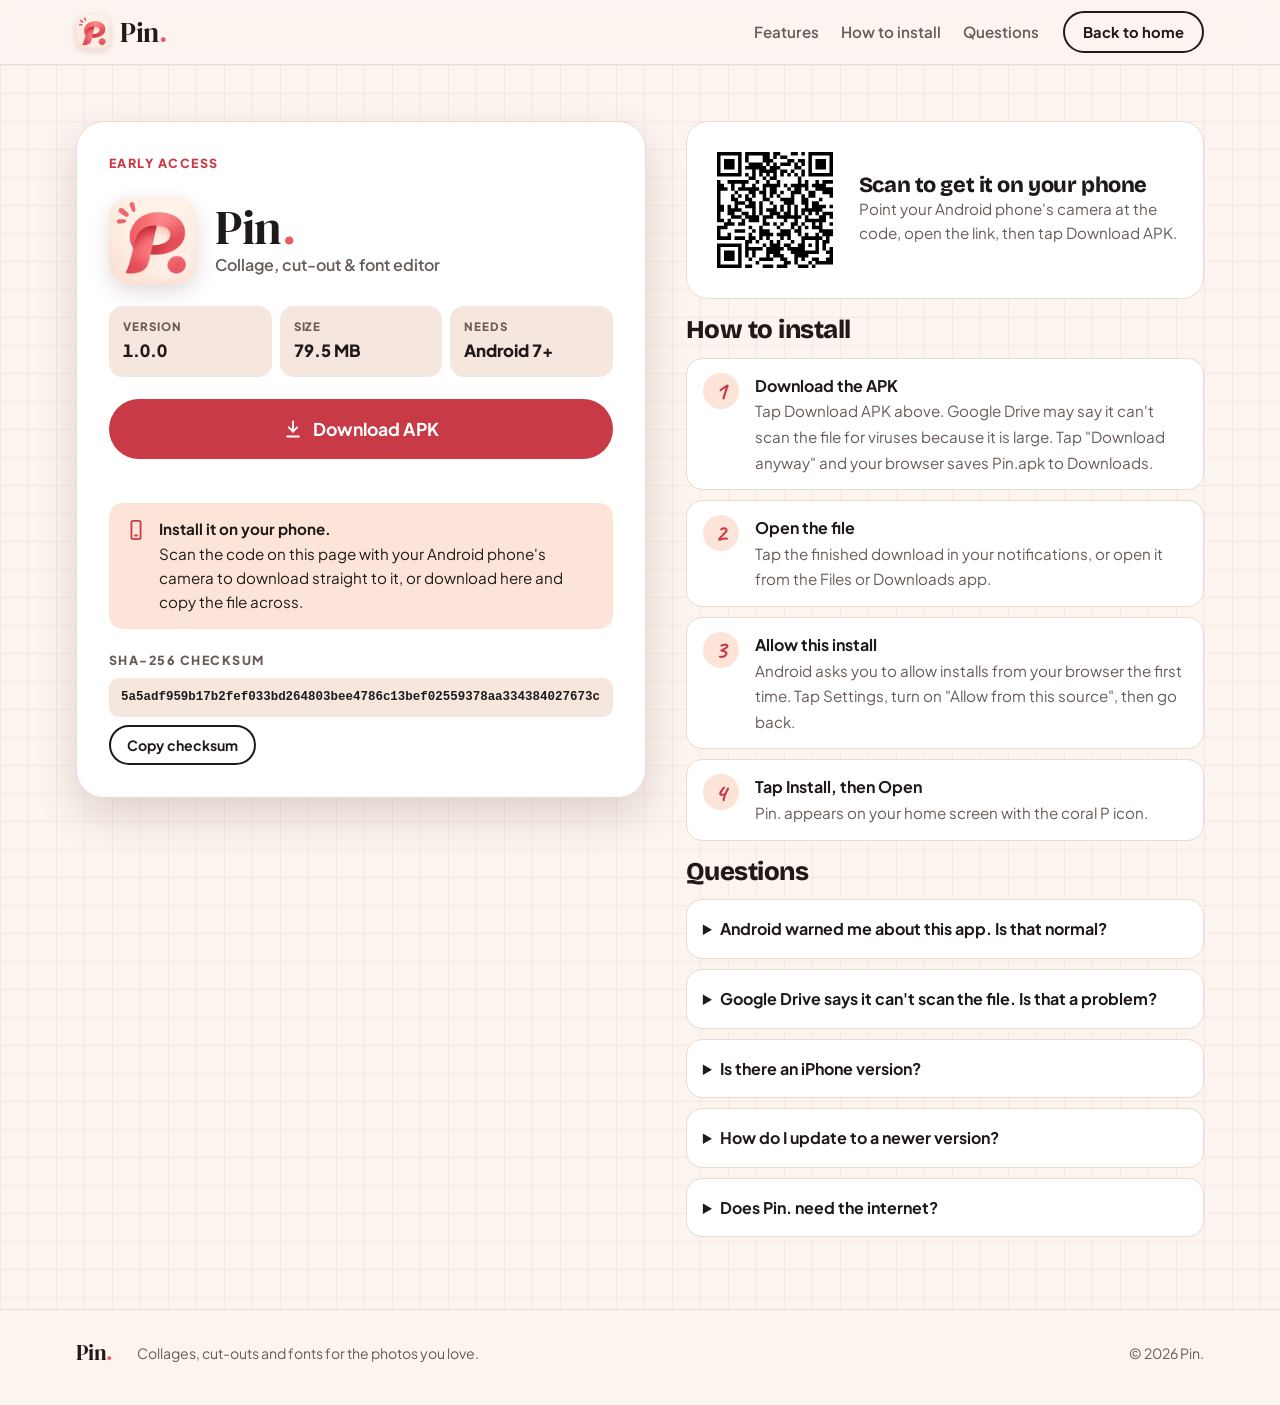
==== download.html @ d7e2ae9b "Add files via upload" ====
<!doctype html>
<html lang="en">
<head>
<meta charset="utf-8">
<meta name="viewport" content="width=device-width, initial-scale=1, viewport-fit=cover">
<title>Download Pin. for Android</title>
<meta name="description" content="Download the Pin. app for Android (APK, version 1.0.0, 79.5 MB). Collages, photo grids, cut-out stickers and fonts on your phone.">
<meta name="theme-color" content="#FBF4EF" media="(prefers-color-scheme: light)">
<meta name="theme-color" content="#171312" media="(prefers-color-scheme: dark)">
<link rel="icon" href="favicon.ico" sizes="any">
<link rel="icon" type="image/png" sizes="32x32" href="assets/img/favicon-32.png">
<link rel="apple-touch-icon" href="assets/img/apple-touch-icon.png">
<link rel="manifest" href="site.webmanifest">
<meta property="og:type" content="website">
<meta property="og:site_name" content="Pin.">
<meta property="og:title" content="Download Pin. for Android">
<meta property="og:description" content="Early access: collages, photo grids, cut-out stickers and fonts on your phone.">
<meta property="og:image" content="/assets/img/og-image.jpg">
<meta property="og:image:width" content="1200">
<meta property="og:image:height" content="630">
<meta name="twitter:card" content="summary_large_image">
<link rel="preload" href="assets/fonts/plus-jakarta-sans.woff2" as="font" type="font/woff2" crossorigin>
<link rel="preload" href="assets/fonts/dm-serif-display.woff2" as="font" type="font/woff2" crossorigin>
<link rel="stylesheet" href="assets/css/site.css?v=1.0.0">
<script src="assets/js/vendor/qrcode.js?v=1.4.4" defer></script>
<script src="assets/js/download.js?v=1.0.0" defer></script>
</head>
<body>
<a class="skip" href="#main">Skip to content</a>

<nav class="nav" aria-label="Main">
  <div class="wrap">
    <a class="brand" href="./" aria-label="Pin. home">
      <img src="assets/img/icon-256.webp" alt="" width="34" height="34">
      <span class="wordmark">Pin<b>.</b></span>
    </a>
    <div class="nav-links">
      <a href="./#frames">Features</a>
      <a href="#install">How to install</a>
      <a href="#questions">Questions</a>
    </div>
    <a class="btn btn-ghost" href="./">Back to home</a>
  </div>
</nav>

<main id="main" class="dl-hero">
  <div class="wrap dl-grid">
    <section class="dl-card" aria-labelledby="app-name">
      <span class="eyebrow">Early access</span>
      <div class="dl-app">
        <img src="assets/img/icon-256.webp" alt="Pin. app icon" width="88" height="88">
        <div>
          <h1 id="app-name">Pin<b>.</b></h1>
          <p>Collage, cut-out &amp; font editor</p>
        </div>
      </div>

      <dl class="facts">
        <div><dt>Version</dt><dd>1.0.0</dd></div>
        <div><dt>Size</dt><dd>79.5 MB</dd></div>
        <div><dt>Needs</dt><dd>Android 7+</dd></div>
      </dl>

      <a class="btn btn-primary dl-btn" id="dl" href="https://drive.google.com/uc?export=download&id=123f0MXMBN1XGG9bjSLWNSXYUzd6Q_5F5" rel="noopener">
        <svg viewBox="0 0 24 24" fill="none" stroke="currentColor" stroke-width="2.2" stroke-linecap="round" stroke-linejoin="round" aria-hidden="true"><path d="M12 3v12"/><path d="m7 10 5 5 5-5"/><path d="M5 21h14"/></svg>
        Download APK
      </a>
      <p class="status" id="dl-status" role="status" aria-live="polite"></p>

      <div class="notice" id="notice-ios" hidden>
        <svg viewBox="0 0 24 24" fill="none" stroke="currentColor" stroke-width="2" stroke-linecap="round" stroke-linejoin="round" aria-hidden="true"><circle cx="12" cy="12" r="9"/><path d="M12 8v5"/><path d="M12 16h.01"/></svg>
        <div><strong>Pin. is Android-only for now.</strong>This file will not open on an iPhone or iPad. Send this page to an Android phone, or check back for the iPhone version.</div>
      </div>
      <div class="notice" id="notice-desktop" hidden>
        <svg viewBox="0 0 24 24" fill="none" stroke="currentColor" stroke-width="2" stroke-linecap="round" stroke-linejoin="round" aria-hidden="true"><rect x="7" y="2" width="10" height="20" rx="2"/><path d="M11 18h2"/></svg>
        <div><strong>Install it on your phone.</strong>Scan the code on this page with your Android phone's camera to download straight to it, or download here and copy the file across.</div>
      </div>

      <div class="checksum">
        <span class="eyebrow" style="color:var(--muted)">SHA-256 checksum</span>
        <code id="sha">5a5adf959b17b2fef033bd264803bee4786c13bef02559378aa334384027673c</code>
        <div class="copy-row">
          <button class="btn btn-ghost btn-small" type="button" id="copy-sha">Copy checksum</button>
          <span class="status" id="copy-status" role="status" aria-live="polite"></span>
        </div>
      </div>
    </section>

    <div class="dl-side">
      <div class="qr-card" id="qr-card" hidden>
        <div class="qr" id="qr" role="img" aria-label="QR code that opens this download page"></div>
        <div>
          <h2 style="font-size:1.35rem">Scan to get it on your phone</h2>
          <p>Point your Android phone's camera at the code, open the link, then tap Download APK.</p>
        </div>
      </div>

      <section aria-labelledby="install">
        <h2 id="install" style="font-size:1.6rem; margin-bottom:14px">How to install</h2>
        <ol class="steps-list">
          <li><div><strong>Download the APK</strong><span>Tap Download APK above. Google Drive may say it can't scan the file for viruses because it is large. Tap "Download anyway" and your browser saves Pin.apk to Downloads.</span></div></li>
          <li><div><strong>Open the file</strong><span>Tap the finished download in your notifications, or open it from the Files or Downloads app.</span></div></li>
          <li><div><strong>Allow this install</strong><span>Android asks you to allow installs from your browser the first time. Tap Settings, turn on "Allow from this source", then go back.</span></div></li>
          <li><div><strong>Tap Install, then Open</strong><span>Pin. appears on your home screen with the coral P icon.</span></div></li>
        </ol>
      </section>

      <section aria-labelledby="questions" style="display:flex; flex-direction:column; gap:10px">
        <h2 id="questions" style="font-size:1.6rem; margin-bottom:4px">Questions</h2>
        <details class="faq">
          <summary>Android warned me about this app. Is that normal?</summary>
          <p>Yes. Pin. is not on the Google Play Store yet, so Google Play Protect may ask you to scan it or show a warning. Choose "More details", then "Install anyway". You can compare the file with the SHA-256 checksum on this page to make sure it has not been changed.</p>
        </details>
        <details class="faq">
          <summary>Google Drive says it can't scan the file. Is that a problem?</summary>
          <p>No. Google Drive shows that message for every file over 25 MB, because it only virus-scans smaller files. Tap "Download anyway" to continue.</p>
        </details>
        <details class="faq">
          <summary>Is there an iPhone version?</summary>
          <p>Not yet. This early version is for Android phones running Android 7.0 or newer.</p>
        </details>
        <details class="faq">
          <summary>How do I update to a newer version?</summary>
          <p>Download the newest APK from this page and open it. If Android says the app cannot be updated, uninstall Pin. first, then install the new file.</p>
        </details>
        <details class="faq">
          <summary>Does Pin. need the internet?</summary>
          <p>Only for downloading fonts and for one-tap background removal. Everything else works offline.</p>
        </details>
      </section>
    </div>
  </div>
</main>

<footer>
  <div class="wrap">
    <span class="wordmark">Pin<b>.</b></span>
    <span>Collages, cut-outs and fonts for the photos you love.</span>
    <span class="end">© 2026 Pin.</span>
  </div>
</footer>
</body>
</html>
---- assets/css/site.css ----
/* Pin. website styles (shared by the home page and the download page).
   Layout: a scrapbook on grid paper. Copy on one side, a working phone or
   hands-on demo on the other. Colours come from the app icon: peach paper
   and a coral "P". */

/* ---------- self-hosted fonts (OFL licence, from Fontsource) ---------- */
@font-face { font-family: 'Bricolage Grotesque'; src: url('../fonts/bricolage-grotesque.woff2') format('woff2'); font-weight: 200 800; font-display: swap; }
@font-face { font-family: 'Plus Jakarta Sans'; src: url('../fonts/plus-jakarta-sans.woff2') format('woff2'); font-weight: 200 800; font-display: swap; }
@font-face { font-family: 'Caveat'; src: url('../fonts/caveat.woff2') format('woff2'); font-weight: 400 700; font-display: swap; }
@font-face { font-family: 'DM Serif Display'; src: url('../fonts/dm-serif-display.woff2') format('woff2'); font-weight: 400; font-display: swap; }
@font-face { font-family: 'Archivo Black'; src: url('../fonts/archivo-black.woff2') format('woff2'); font-weight: 400; font-display: swap; }
@font-face { font-family: 'Great Vibes'; src: url('../fonts/great-vibes.woff2') format('woff2'); font-weight: 400; font-display: swap; }

:root {
  --paper: #FBF4EF;
  --sheet: #FFFFFF;
  --stage: #F6E7DE;
  --peach: #FCE5D8;
  --ink: #1F1A19;
  --muted: #675C58;
  --line: #EBDCD3;
  --accent: #C93A47;
  --on-accent: #FFFFFF;
  --coral: #EC5963;
  --highlight: #F9C6C2;
  --navy: #24518A;
  --grid: rgba(201, 58, 71, 0.07);
  --check-a: #FFFFFF;
  --check-b: #EFE3DB;
  --device: #1F1A19;
  --polaroid: #FFFFFF;
  --film: #1F1A19;
  --caption: #24518A;
  --shadow: rgba(90, 40, 30, 0.16);
  --card: #FCE5D8;
  --card-fg: #1F1A19;
  --card-muted: #5F4B44;
  --success: #2E7D4F;

  --display: 'Bricolage Grotesque', 'Plus Jakarta Sans', system-ui, sans-serif;
  --body: 'Plus Jakarta Sans', system-ui, -apple-system, 'Segoe UI', Roboto, sans-serif;
  --hand: 'Caveat', 'Segoe Print', 'Bradley Hand', cursive;
  --logo: 'DM Serif Display', Georgia, serif;

  --nav-h: 64px;
  --radius: 18px;
  color-scheme: light;
}
@media (prefers-color-scheme: dark) {
  :root:not([data-theme="light"]) {
    --paper: #171312;
    --sheet: #231C1A;
    --stage: #2C2321;
    --peach: #3A2925;
    --ink: #F5EEEA;
    --muted: #BBADA7;
    --line: #3D312E;
    --accent: #FF7A80;
    --on-accent: #1F1A19;
    --coral: #FF7A80;
    --highlight: rgba(255, 122, 128, 0.32);
    --navy: #9DBBE8;
    --grid: rgba(255, 122, 128, 0.06);
    --check-a: #2E2624;
    --check-b: #241D1B;
    --device: #0B0908;
    --polaroid: #FBF8F3;
    --film: #0B0908;
    --caption: #24518A;
    --shadow: rgba(0, 0, 0, 0.45);
    --card: #2E2220;
    --card-fg: #F5EEEA;
    --card-muted: #CDBAB3;
    --success: #7FD6A0;
    color-scheme: dark;
  }
}
:root[data-theme="dark"] {
  --paper: #171312;
  --sheet: #231C1A;
  --stage: #2C2321;
  --peach: #3A2925;
  --ink: #F5EEEA;
  --muted: #BBADA7;
  --line: #3D312E;
  --accent: #FF7A80;
  --on-accent: #1F1A19;
  --coral: #FF7A80;
  --highlight: rgba(255, 122, 128, 0.32);
  --navy: #9DBBE8;
  --grid: rgba(255, 122, 128, 0.06);
  --check-a: #2E2624;
  --check-b: #241D1B;
  --device: #0B0908;
  --polaroid: #FBF8F3;
  --film: #0B0908;
  --caption: #24518A;
  --shadow: rgba(0, 0, 0, 0.45);
  --card: #2E2220;
  --card-fg: #F5EEEA;
  --card-muted: #CDBAB3;
  --success: #7FD6A0;
  color-scheme: dark;
}

* { box-sizing: border-box; }
html { scroll-behavior: smooth; -webkit-text-size-adjust: 100%; }
body {
  margin: 0;
  background: var(--paper);
  color: var(--ink);
  font-family: var(--body);
  font-size: 16px;
  line-height: 1.6;
  overflow-x: clip;
}
body::before {
  content: "";
  position: fixed;
  inset: 0 0 auto;
  height: env(safe-area-inset-top, 0px);
  z-index: 30;
  background: var(--paper);
}
img { max-width: 100%; }
[hidden] { display: none !important; }
.wrap {
  max-width: 1160px;
  margin: 0 auto;
  padding-left: max(16px, env(safe-area-inset-left, 0px));
  padding-right: max(16px, env(safe-area-inset-right, 0px));
}
h1, h2, h3 { font-family: var(--display); line-height: 1.05; margin: 0; text-wrap: balance; letter-spacing: -0.02em; }
h1 { font-size: clamp(2.5rem, 6.4vw, 4.6rem); font-weight: 800; }
h2 { font-size: clamp(2rem, 4.4vw, 3.1rem); font-weight: 800; }
h3 { font-size: 1.15rem; font-weight: 700; letter-spacing: -0.01em; }
p { margin: 0; }
.lede { font-size: 1.125rem; color: var(--muted); max-width: 34em; }
.eyebrow {
  font-family: var(--body);
  font-size: 0.78rem;
  font-weight: 800;
  letter-spacing: 0.12em;
  text-transform: uppercase;
  color: var(--accent);
}
.hand { font-family: var(--hand); font-weight: 700; color: var(--navy); }
a { color: inherit; }
:focus-visible { outline: 3px solid var(--navy); outline-offset: 3px; border-radius: 6px; }
.skip {
  position: absolute; left: 12px; top: -60px; z-index: 50; padding: 10px 16px; border-radius: 10px;
  background: var(--ink); color: var(--paper); font-weight: 700; text-decoration: none;
}
.skip:focus { top: calc(12px + env(safe-area-inset-top, 0px)); }

.btn {
  display: inline-flex; align-items: center; justify-content: center; gap: 10px;
  min-height: 52px; padding: 0 26px; border-radius: 999px;
  font: 700 1rem var(--body); text-decoration: none; cursor: pointer;
  border: 2px solid transparent; transition: transform .15s ease, filter .15s ease;
}
.btn:hover { filter: brightness(1.06); }
.btn:active { transform: scale(0.97); }
.btn-primary { background: var(--accent); color: var(--on-accent); }
.btn-ghost { background: transparent; color: var(--ink); border-color: var(--ink); }
.btn svg { width: 20px; height: 20px; flex: none; }

/* ---------- nav ---------- */
.nav {
  position: sticky; top: env(safe-area-inset-top, 0px); z-index: 20;
  background: color-mix(in srgb, var(--paper) 88%, transparent);
  backdrop-filter: blur(10px); -webkit-backdrop-filter: blur(10px);
  border-bottom: 1px solid var(--line);
}
.nav .wrap { height: var(--nav-h); display: flex; align-items: center; gap: 24px; }
.brand { display: inline-flex; align-items: center; gap: 10px; text-decoration: none; }
.brand img { width: 34px; height: 34px; border-radius: 9px; box-shadow: 0 2px 6px var(--shadow); }
.wordmark { font-family: var(--logo); font-size: 1.75rem; line-height: 1; letter-spacing: -0.01em; }
.wordmark b { font-weight: 400; color: var(--coral); }
.nav-links { display: flex; gap: 22px; margin-left: auto; font-weight: 600; font-size: 0.95rem; }
.nav-links a { text-decoration: none; color: var(--muted); }
.nav-links a:hover { color: var(--ink); }
.nav .btn { min-height: 42px; padding: 0 18px; font-size: 0.92rem; }
@media (max-width: 760px) { .nav-links { display: none; } .nav .btn { margin-left: auto; } }

/* ---------- hero ---------- */
.hero {
  position: relative;
  background-color: var(--paper);
  background-image:
    linear-gradient(var(--grid) 1px, transparent 1px),
    linear-gradient(90deg, var(--grid) 1px, transparent 1px);
  background-size: 28px 28px;
  overflow-x: clip;
  --p: 0;
  --spread: 1;
}
.hero-grid {
  display: grid; grid-template-columns: minmax(0, 1.05fr) minmax(0, 1fr);
  gap: 48px; align-items: center; padding-block: 64px 88px;
}
.hero-copy { display: flex; flex-direction: column; gap: 22px; min-width: 0; }
.hero-copy h1 { position: relative; z-index: 0; }
.hero-copy h1 em { font-style: normal; position: relative; white-space: nowrap; }
.hero-copy h1 em::after {
  content: ""; position: absolute; left: -2%; right: -2%; bottom: 0.06em; height: 0.32em;
  background: var(--highlight); z-index: -1; transform: rotate(-1.5deg);
}
.hero-cta { display: flex; flex-wrap: wrap; gap: 12px; }
.hero-note { display: flex; gap: 18px; flex-wrap: wrap; font-size: 0.9rem; color: var(--muted); font-weight: 600; }
.hero-note span::before { content: "✓ "; color: var(--accent); font-weight: 800; }

.phone-zone { position: relative; display: flex; justify-content: center; padding-block: 20px; }
.scroll-hint {
  position: absolute; right: 2%; top: 4px; font-size: 1.5rem; transform: rotate(6deg);
  opacity: calc(1 - var(--p) * 1.4);
}
.phone {
  position: relative; width: 300px; height: 518px; border-radius: 46px;
  background: var(--device); padding: 10px; box-shadow: 0 30px 60px var(--shadow);
  flex: none;
}
.screen {
  position: relative; width: 280px; height: 498px; border-radius: 37px; overflow: hidden;
  background-color: #F7F3EB;
  background-image:
    linear-gradient(rgba(36,81,138,.08) 1px, transparent 1px),
    linear-gradient(90deg, rgba(36,81,138,.08) 1px, transparent 1px);
  background-size: 17.5px 17.5px;
}
.screen-hint {
  position: absolute; inset: 0; display: flex; align-items: center; justify-content: center;
  font-family: var(--hand); font-size: 1.6rem; color: #8C8478; opacity: calc(1 - var(--p) * 1.6);
}
.pieces { position: absolute; left: 10px; top: 10px; width: 280px; height: 498px; }
.piece {
  position: absolute; will-change: transform;
  transform:
    translate(calc(var(--dx) * var(--spread) * (1 - var(--p))), calc(var(--dy) * var(--spread) * (1 - var(--p))))
    rotate(calc(var(--r1) + var(--r0) * (1 - var(--p))));
}
.pol { background: var(--polaroid); padding: 6px 6px 24px; box-shadow: 0 6px 14px rgba(0,0,0,.2); }
.pol img { display: block; width: 100%; object-fit: cover; }
.pol .cap { position: absolute; left: 9px; bottom: 1px; font-family: var(--hand); font-weight: 700; font-size: 17px; color: var(--caption); line-height: 1.3; }
.tape { position: absolute; height: 18px; background: rgba(249,198,194,.9); }
.stk { filter: drop-shadow(2.5px 0 0 #fff) drop-shadow(-2.5px 0 0 #fff) drop-shadow(0 2.5px 0 #fff) drop-shadow(0 -2.5px 0 #fff) drop-shadow(0 6px 8px rgba(0,0,0,.25)); }
.dump-title { font-family: 'Archivo Black', var(--display); color: #24518A; line-height: .92; text-shadow: 2px 2px 0 #fff, -2px -2px 0 #fff, 2px -2px 0 #fff, -2px 2px 0 #fff; }
.script { font-family: 'Great Vibes', cursive; color: #C93A47; line-height: 1; white-space: nowrap; }

@media (max-width: 880px) {
  .hero-grid { grid-template-columns: minmax(0, 1fr); gap: 28px; padding-block: 40px 64px; }
  .hero { --spread: .55; }
  .scroll-hint { right: auto; left: 0; top: -6px; font-size: 1.3rem; }
}

/* ---------- feature sections ---------- */
.feature { padding-block: 96px; border-top: 1px solid var(--line); }
.feature-grid { display: grid; grid-template-columns: minmax(0, 1fr) minmax(0, 1.1fr); gap: 56px; align-items: center; }
.feature-grid.flip > .demo { order: -1; }
.feature-copy { display: flex; flex-direction: column; gap: 18px; min-width: 0; }
.demo {
  min-width: 0; border-radius: var(--radius); background: var(--stage);
  padding: 32px 20px; display: flex; flex-direction: column; align-items: center; gap: 22px;
  position: relative;
}
@media (max-width: 880px) {
  .feature { padding-block: 64px; }
  .feature-grid, .feature-grid.flip { grid-template-columns: minmax(0, 1fr); gap: 32px; }
  .feature-grid.flip > .demo { order: 0; }
}

.chips { display: flex; flex-wrap: wrap; gap: 8px; }
.chip {
  min-height: 44px; padding: 0 16px; border-radius: 999px; cursor: pointer;
  border: 1.5px solid var(--line); background: var(--sheet); color: var(--ink);
  font: 700 0.9rem var(--body); transition: background-color .15s, color .15s, border-color .15s;
}
.chip[aria-pressed="true"] { background: var(--ink); color: var(--paper); border-color: var(--ink); }
.try { font-family: var(--hand); font-size: 1.45rem; color: var(--navy); font-weight: 700; transform: rotate(-2deg); }

/* frames demo */
.frame-stage { min-height: 360px; display: flex; align-items: center; justify-content: center; width: 100%; }
.fr { position: relative; display: inline-block; transition: padding .35s ease, transform .35s ease, border-radius .35s ease, background-color .35s ease, box-shadow .35s ease; }
.fr img { display: block; width: 220px; height: 250px; max-width: 100%; object-fit: cover; transition: border-radius .35s ease, width .35s ease, height .35s ease; }
.fr .cap, .fr .tape, .fr .holes, .fr .dash { display: none; }
.fr[data-f="none"] { padding: 0; box-shadow: 0 8px 18px var(--shadow); }
.fr[data-f="polaroid"] { padding: 11px 11px 50px; background: var(--polaroid); box-shadow: 0 10px 22px var(--shadow); transform: rotate(-3deg); }
.fr[data-f="polaroid"] .cap { display: block; position: absolute; left: 16px; bottom: 6px; font: 700 26px var(--hand); color: var(--caption); }
.fr[data-f="taped"] { padding: 9px; background: var(--polaroid); box-shadow: 0 10px 22px var(--shadow); transform: rotate(2deg); }
.fr[data-f="taped"] .tape { display: block; width: 90px; height: 26px; left: 50%; top: -13px; margin-left: -45px; transform: rotate(-4deg); }
.fr[data-f="film"] { padding: 30px 12px; background: var(--film); box-shadow: 0 10px 22px var(--shadow); }
.fr[data-f="film"] .holes { display: block; position: absolute; left: 12px; right: 12px; height: 12px; background-image: repeating-linear-gradient(90deg, #F6F2EC 0 12px, transparent 12px 24px); }
.fr[data-f="film"] .holes.t { top: 9px; } .fr[data-f="film"] .holes.b { bottom: 9px; }
.fr[data-f="dashed"] { padding: 12px; box-shadow: none; }
.fr[data-f="dashed"] img { border-radius: 12px; box-shadow: 0 10px 22px var(--shadow); }
.fr[data-f="dashed"] .dash { display: block; position: absolute; inset: 0; border: 3px dashed var(--accent); border-radius: 20px; }
.fr[data-f="outline"] { padding: 8px; background: var(--polaroid); border-radius: 24px; box-shadow: 0 10px 22px var(--shadow); }
.fr[data-f="outline"] img { border-radius: 16px; }
.fr[data-f="circle"] { padding: 8px; background: var(--polaroid); border-radius: 50%; box-shadow: 0 10px 22px var(--shadow); }
.fr[data-f="circle"] img { width: 236px; height: 236px; border-radius: 50%; }
.frame-hud {
  display: flex; gap: 2px; padding: 4px; border-radius: 999px;
  background: color-mix(in srgb, var(--sheet) 80%, transparent); color: var(--ink);
  border: 1px solid var(--line); box-shadow: 0 8px 20px var(--shadow);
  font: 700 0.82rem var(--body); flex-wrap: wrap; justify-content: center;
}
.frame-hud span { padding: 8px 12px; border-radius: 999px; }
.frame-hud span:first-child { background: var(--ink); color: var(--paper); }

/* cutout demo */
.compare {
  position: relative; width: min(100%, 400px); aspect-ratio: 350 / 370; max-width: 100%;
  border-radius: 22px; overflow: hidden; --w: 50%;
  background-color: var(--check-a);
  background-image: repeating-conic-gradient(var(--check-b) 0% 25%, var(--check-a) 0% 50%);
  background-size: 22px 22px;
  box-shadow: 0 12px 28px var(--shadow);
  touch-action: pan-y;
}
.compare img { position: absolute; inset: 0; width: 100%; height: 100%; object-fit: cover; }
.compare .after img { filter: var(--outline-filter, none); transition: filter .3s ease; }
.compare .before { position: absolute; inset: 0; clip-path: inset(0 calc(100% - var(--w)) 0 0); }
.compare .handle { position: absolute; top: 0; bottom: 0; left: var(--w); width: 3px; margin-left: -1.5px; background: #fff; box-shadow: 0 0 0 1px rgba(0,0,0,.15); }
.compare .handle::after {
  content: "‹ ›"; position: absolute; top: 50%; left: 50%; transform: translate(-50%, -50%);
  width: 42px; height: 42px; border-radius: 50%; background: #fff; color: #1F1A19;
  display: flex; align-items: center; justify-content: center; font: 800 16px var(--body); box-shadow: 0 4px 12px rgba(0,0,0,.25);
}
.tag { position: absolute; top: 12px; padding: 4px 10px; border-radius: 999px; background: rgba(31,26,25,.8); color: #fff; font: 700 0.75rem var(--body); }
.tag.l { left: 12px; } .tag.r { right: 12px; }
.slider-row { display: flex; align-items: center; gap: 12px; width: min(100%, 400px); font-size: 0.85rem; font-weight: 700; color: var(--muted); }
.slider-row input { flex: 1; min-width: 0; accent-color: var(--accent); }

/* fonts demo */
.font-preview {
  position: relative; width: 100%; aspect-ratio: 16 / 10; max-width: 100%; border-radius: 18px; overflow: hidden;
  display: flex; align-items: center; justify-content: center; text-align: center; padding: 16px;
}
.font-preview img { position: absolute; inset: 0; width: 100%; height: 100%; object-fit: cover; }
.font-preview .txt {
  position: relative; color: #fff; font-size: clamp(2.2rem, 7vw, 3.6rem); line-height: 1.05;
  text-shadow: 0 3px 16px rgba(0,0,0,.5); transform: rotate(-4deg); overflow-wrap: anywhere; max-width: 100%;
}
.font-input {
  width: 100%; min-height: 50px; border-radius: 14px; border: 1.5px solid var(--line); background: var(--sheet);
  color: var(--ink); font: 600 1rem var(--body); padding: 0 16px;
}
.font-grid { display: grid; grid-template-columns: repeat(3, minmax(0, 1fr)); gap: 8px; width: 100%; }
.font-btn {
  min-height: 74px; border-radius: 14px; border: 2px solid transparent; background: var(--sheet); color: var(--ink);
  cursor: pointer; text-align: left; padding: 8px 12px; display: flex; flex-direction: column; justify-content: center; gap: 2px; min-width: 0;
}
.font-btn .s { font-size: 1.35rem; line-height: 1.2; white-space: nowrap; overflow: hidden; text-overflow: ellipsis; }
.font-btn .n { font: 600 0.72rem var(--body); color: var(--muted); }
.font-btn[aria-pressed="true"] { border-color: var(--accent); }
@media (max-width: 520px) { .font-grid { grid-template-columns: repeat(2, minmax(0, 1fr)); } }

/* layers demo */
.layers { position: relative; height: 270vh; border-top: 1px solid var(--line); --lp: 0; }
.layers-sticky {
  position: sticky; top: calc(var(--nav-h) + env(safe-area-inset-top, 0px));
  height: calc(100vh - var(--nav-h) - env(safe-area-inset-top, 0px));
  height: calc(100svh - var(--nav-h) - env(safe-area-inset-top, 0px));
  display: flex; align-items: center; overflow: hidden;
}
.layers-grid { display: grid; grid-template-columns: minmax(0, 1fr) minmax(0, 1fr); gap: 40px; align-items: center; width: 100%; }
.stack-zone { display: flex; justify-content: center; align-items: center; perspective: 1500px; min-height: 480px; }
.stack {
  position: relative; width: 240px; height: 427px; transform-style: preserve-3d;
  transform: rotateX(calc(var(--lp) * 54deg)) rotateZ(calc(var(--lp) * -32deg)) translateY(calc(var(--lp) * -30px));
}
.plane { position: absolute; inset: 0; transform-style: preserve-3d; transform: translateZ(calc(var(--i) * var(--lp) * 62px)); transition: opacity .25s ease; }
.plane::after {
  content: ""; position: absolute; inset: -6px; border-radius: 10px; pointer-events: none;
  border: 1.5px dashed var(--navy); opacity: calc(var(--lp) * .75);
}
.plane.on::after { border-style: solid; border-color: var(--accent); border-width: 2.5px; opacity: 1; }
.plane.off > * { opacity: .1; }
.plane-bg {
  position: absolute; inset: 0; border-radius: 6px; box-shadow: 0 16px 34px var(--shadow);
  background-color: #F7F3EB;
  background-image: linear-gradient(rgba(36,81,138,.09) 1px, transparent 1px), linear-gradient(90deg, rgba(36,81,138,.09) 1px, transparent 1px);
  background-size: 15px 15px;
}
.layer-list { list-style: none; padding: 0; margin: 4px 0 0; display: flex; flex-direction: column; gap: 6px; max-width: 26em; }
.layer-btn {
  width: 100%; min-height: 48px; display: flex; align-items: center; gap: 12px; padding: 6px 12px; cursor: pointer;
  border-radius: 12px; border: 1.5px solid var(--line); background: var(--sheet); color: var(--ink); text-align: left; font: 600 0.92rem var(--body);
}
.layer-btn .k { color: var(--muted); font-weight: 600; font-size: 0.8rem; margin-left: auto; white-space: nowrap; }
.layer-btn .eye { width: 22px; height: 22px; flex: none; }
.layer-btn[aria-pressed="false"] { color: var(--muted); }
.layer-btn[aria-pressed="false"] .eye .open { display: none; }
.layer-btn[aria-pressed="true"] .eye .shut { display: none; }
@media (max-width: 880px) {
  .layers { height: 240vh; }
  .layers-grid { grid-template-columns: minmax(0, 1fr); gap: 8px; }
  .layers-grid .feature-copy { gap: 10px; }
  .layers-grid .lede { font-size: 0.98rem; }
  .stack-zone { min-height: 0; height: 380px; order: -1; }
  .stack { transform: scale(.78) rotateX(calc(var(--lp) * 54deg)) rotateZ(calc(var(--lp) * -32deg)); }
  .layer-list { display: grid; grid-template-columns: repeat(2, minmax(0, 1fr)); gap: 6px; max-width: none; }
  .layer-btn { min-height: 44px; font-size: 0.82rem; padding: 4px 10px; }
  .layer-btn .k { display: none; }
}
@media (max-width: 880px) and (max-height: 760px) { .stack-zone { height: 320px; } .stack { transform: scale(.64) rotateX(calc(var(--lp) * 54deg)) rotateZ(calc(var(--lp) * -32deg)); } .layers-grid .lede { display: none; } }

/* toolbox list */
.toolbox { display: grid; grid-template-columns: repeat(3, minmax(0, 1fr)); gap: 16px; margin-top: 40px; }
.tool { background: var(--sheet); border-radius: var(--radius); padding: 22px; display: flex; flex-direction: column; gap: 8px; min-width: 0; border: 1px solid var(--line); }
.tool svg { width: 28px; height: 28px; color: var(--accent); }
.tool p { color: var(--muted); font-size: 0.95rem; }
@media (max-width: 880px) { .toolbox { grid-template-columns: repeat(2, minmax(0, 1fr)); } }
@media (max-width: 560px) { .toolbox { grid-template-columns: minmax(0, 1fr); } }

/* early access card */
.join { padding-block: 96px; border-top: 1px solid var(--line); }
.join-card {
  position: relative; background: var(--card); color: var(--card-fg); border-radius: 28px; padding: 56px 40px;
  display: grid; grid-template-columns: minmax(0, 1.3fr) minmax(0, 1fr); gap: 32px; align-items: center; overflow: hidden;
}
.join-card h2 { color: var(--card-fg); }
.join-card .lede { color: var(--card-muted); }
.join-actions { display: flex; flex-direction: column; align-items: flex-start; gap: 12px; position: relative; z-index: 1; }
.join-meta { font-size: 0.88rem; font-weight: 600; color: var(--card-muted); }
.join-sticker { position: absolute; right: -6px; bottom: -14px; width: 120px; transform: rotate(8deg); pointer-events: none; }
@media (max-width: 880px) {
  .join { padding-block: 64px; }
  .join-card { grid-template-columns: minmax(0, 1fr); padding: 36px 22px 120px; }
  .join-sticker { width: 96px; }
}

footer { padding-block: 32px 40px; color: var(--muted); font-size: 0.88rem; border-top: 1px solid var(--line); }
footer .wrap { display: flex; flex-wrap: wrap; gap: 12px 24px; align-items: center; }
footer .wordmark { font-size: 1.4rem; color: var(--ink); }
footer .end { margin-left: auto; }

/* ---------- download page ---------- */
.dl-hero {
  background-color: var(--paper);
  background-image:
    linear-gradient(var(--grid) 1px, transparent 1px),
    linear-gradient(90deg, var(--grid) 1px, transparent 1px);
  background-size: 28px 28px;
}
.dl-grid { display: grid; grid-template-columns: minmax(0, 1.1fr) minmax(0, 1fr); gap: 40px; align-items: start; padding-block: 56px 72px; }
.dl-card {
  background: var(--sheet); border: 1px solid var(--line); border-radius: 28px; padding: 32px;
  display: flex; flex-direction: column; gap: 22px; box-shadow: 0 18px 40px var(--shadow); min-width: 0;
}
.dl-app { display: flex; align-items: center; gap: 18px; }
.dl-app img { width: 88px; height: 88px; border-radius: 22px; box-shadow: 0 8px 20px var(--shadow); flex: none; }
.dl-app h1 { font-family: var(--logo); font-weight: 400; font-size: 3rem; letter-spacing: -0.01em; }
.dl-app h1 b { font-weight: 400; color: var(--coral); }
.dl-app p { color: var(--muted); font-weight: 600; }
.facts { display: grid; grid-template-columns: repeat(3, minmax(0, 1fr)); gap: 8px; margin: 0; }
.facts div { background: var(--stage); border-radius: 14px; padding: 12px 14px; min-width: 0; }
.facts dt { font-size: 0.72rem; font-weight: 800; letter-spacing: .08em; text-transform: uppercase; color: var(--muted); }
.facts dd { margin: 2px 0 0; font-weight: 800; font-size: 1.05rem; font-variant-numeric: tabular-nums; }
.dl-btn { width: 100%; min-height: 60px; font-size: 1.1rem; }
.notice {
  display: flex; gap: 12px; align-items: flex-start; padding: 14px 16px; border-radius: 14px;
  background: var(--peach); color: var(--card-fg); font-size: 0.95rem;
}
.notice svg { width: 22px; height: 22px; flex: none; color: var(--accent); margin-top: 2px; }
.notice strong { display: block; }
.dl-side { display: flex; flex-direction: column; gap: 18px; min-width: 0; }
.qr-card { background: var(--sheet); border: 1px solid var(--line); border-radius: 22px; padding: 22px; display: flex; gap: 18px; align-items: center; }
.qr { width: 132px; height: 132px; flex: none; background: #fff; border-radius: 12px; padding: 8px; display: grid; place-items: center; }
.qr img, .qr svg { width: 100%; height: 100%; display: block; image-rendering: pixelated; }
.qr-card p { color: var(--muted); font-size: 0.95rem; }
.steps-list { list-style: none; margin: 0; padding: 0; display: flex; flex-direction: column; gap: 10px; counter-reset: s; }
.steps-list li { counter-increment: s; display: grid; grid-template-columns: 40px minmax(0, 1fr); gap: 12px; align-items: start; background: var(--sheet); border: 1px solid var(--line); border-radius: 16px; padding: 14px 16px; }
.steps-list li::before {
  content: counter(s); width: 36px; height: 36px; border-radius: 50%; display: grid; place-items: center;
  background: var(--peach); color: var(--accent); font: 700 1.6rem/1 var(--hand);
}
.steps-list strong { display: block; }
.steps-list span { color: var(--muted); font-size: 0.95rem; }
.checksum { display: flex; flex-direction: column; gap: 8px; }
.checksum code {
  display: block; font: 600 0.78rem/1.5 ui-monospace, SFMono-Regular, Menlo, Consolas, monospace;
  background: var(--stage); border-radius: 10px; padding: 10px 12px; overflow-wrap: anywhere; user-select: all;
}
.copy-row { display: flex; align-items: center; gap: 10px; flex-wrap: wrap; }
.btn-small { min-height: 40px; padding: 0 16px; font-size: 0.88rem; }
.status { font-weight: 700; color: var(--success); font-size: 0.88rem; }
details.faq { background: var(--sheet); border: 1px solid var(--line); border-radius: 16px; padding: 4px 16px; }
details.faq summary { cursor: pointer; font-weight: 700; padding: 12px 0; min-height: 44px; }
details.faq p { color: var(--muted); padding-bottom: 14px; font-size: 0.95rem; }
@media (max-width: 880px) {
  .dl-grid { grid-template-columns: minmax(0, 1fr); padding-block: 32px 56px; }
  .dl-card { padding: 22px; }
}
@media (max-width: 420px) {
  .facts div { padding: 10px; }
  .facts dt { font-size: 0.66rem; letter-spacing: .06em; }
  .facts dd { font-size: 0.95rem; }
  .dl-app img { width: 72px; height: 72px; border-radius: 18px; }
  .dl-app h1 { font-size: 2.5rem; }
}

@media (prefers-reduced-motion: reduce) {
  html { scroll-behavior: auto; }
  .hero { --p: 1 !important; }
  .layers { height: auto; --lp: 1 !important; }
  .layers-sticky { position: static; height: auto; padding-block: 72px; }
  .fr, .fr img, .compare .after img, .btn { transition: none; }
}
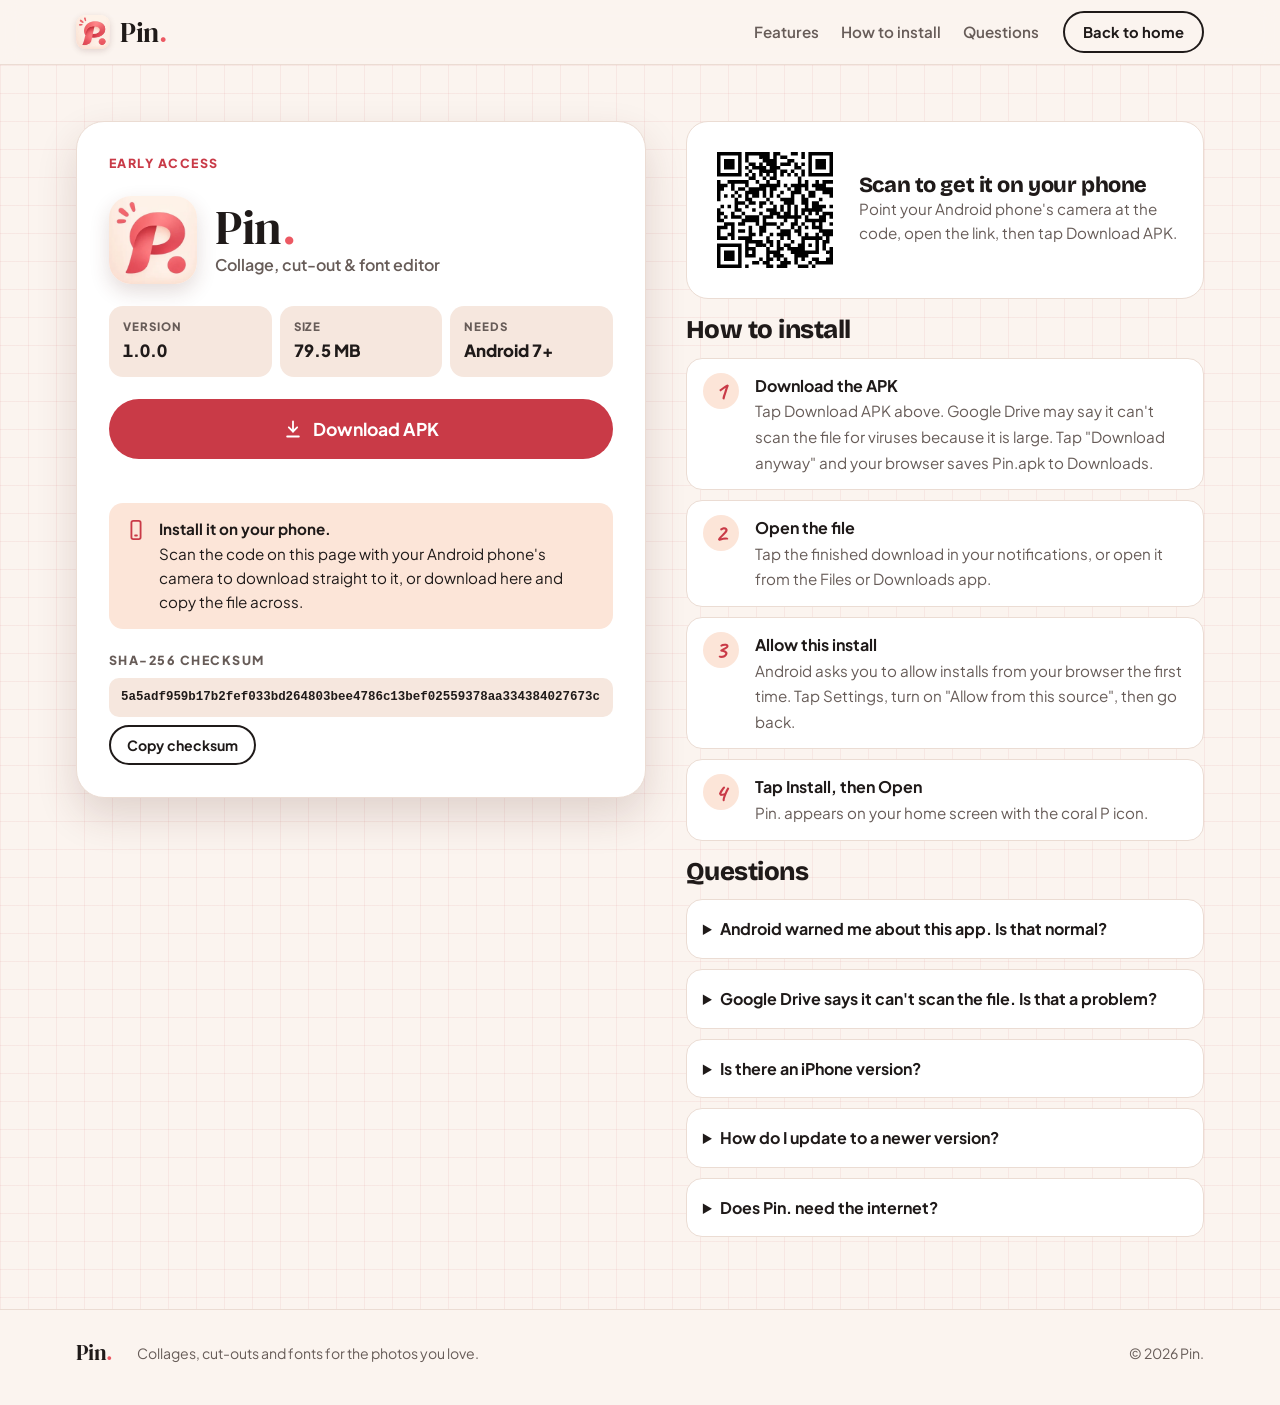
==== commit a98127cf: "Add files via upload" ====
--- a/download.html
+++ b/download.html
@@ -21,9 +21,9 @@
 <meta name="twitter:card" content="summary_large_image">
 <link rel="preload" href="assets/fonts/plus-jakarta-sans.woff2" as="font" type="font/woff2" crossorigin>
 <link rel="preload" href="assets/fonts/dm-serif-display.woff2" as="font" type="font/woff2" crossorigin>
-<link rel="stylesheet" href="assets/css/site.css?v=1.0.0">
+<link rel="stylesheet" href="assets/css/site.css?v=1.0.1">
 <script src="assets/js/vendor/qrcode.js?v=1.4.4" defer></script>
-<script src="assets/js/download.js?v=1.0.0" defer></script>
+<script src="assets/js/download.js?v=1.0.1" defer></script>
 </head>
 <body>
 <a class="skip" href="#main">Skip to content</a>
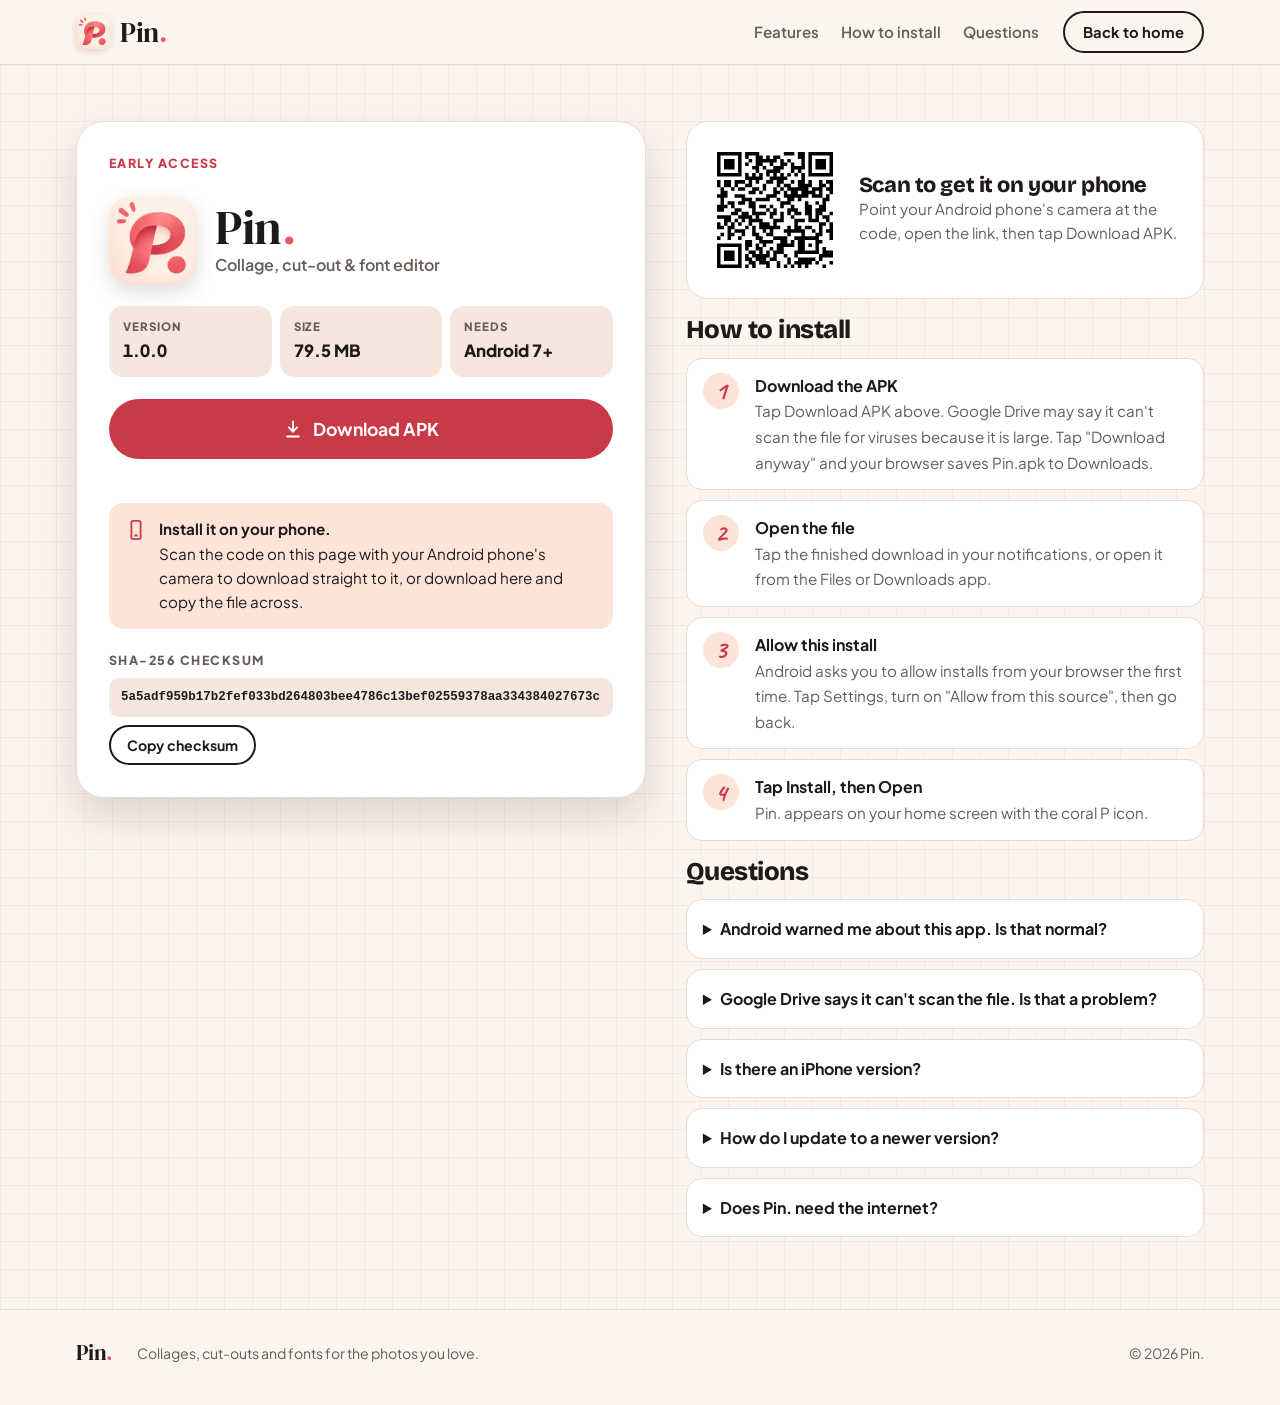
==== commit 7804a602: "Add files via upload" ====
--- a/download.html
+++ b/download.html
@@ -21,7 +21,7 @@
 <meta name="twitter:card" content="summary_large_image">
 <link rel="preload" href="assets/fonts/plus-jakarta-sans.woff2" as="font" type="font/woff2" crossorigin>
 <link rel="preload" href="assets/fonts/dm-serif-display.woff2" as="font" type="font/woff2" crossorigin>
-<link rel="stylesheet" href="assets/css/site.css?v=1.0.1">
+<link rel="stylesheet" href="assets/css/site.css?v=1.0.2">
 <script src="assets/js/vendor/qrcode.js?v=1.4.4" defer></script>
 <script src="assets/js/download.js?v=1.0.1" defer></script>
 </head>
--- a/assets/css/site.css
+++ b/assets/css/site.css
@@ -231,7 +231,9 @@
 .screen-hint {
   position: absolute; inset: 0; display: flex; align-items: center; justify-content: center;
   font-family: var(--hand); font-size: 1.6rem; color: #8C8478; opacity: calc(1 - var(--p) * 1.6);
-}
+  flex-direction: column; gap: 6px; text-align: center;
+}
+.screen-hint small { font-size: 1.15rem; color: #B0867A; }
 .pieces { position: absolute; left: 10px; top: 10px; width: 280px; height: 498px; }
 .piece {
   position: absolute; will-change: transform;
@@ -397,13 +399,13 @@
   .layers-grid { grid-template-columns: minmax(0, 1fr); gap: 8px; }
   .layers-grid .feature-copy { gap: 10px; }
   .layers-grid .lede { font-size: 0.98rem; }
-  .stack-zone { min-height: 0; height: 380px; order: -1; }
-  .stack { transform: scale(.78) rotateX(calc(var(--lp) * 54deg)) rotateZ(calc(var(--lp) * -32deg)); }
+  .stack-zone { min-height: 0; height: 350px; order: -1; }
+  .stack { transform: translateY(calc(var(--lp) * 46px)) scale(.7) rotateX(calc(var(--lp) * 54deg)) rotateZ(calc(var(--lp) * -32deg)); }
   .layer-list { display: grid; grid-template-columns: repeat(2, minmax(0, 1fr)); gap: 6px; max-width: none; }
   .layer-btn { min-height: 44px; font-size: 0.82rem; padding: 4px 10px; }
   .layer-btn .k { display: none; }
 }
-@media (max-width: 880px) and (max-height: 760px) { .stack-zone { height: 320px; } .stack { transform: scale(.64) rotateX(calc(var(--lp) * 54deg)) rotateZ(calc(var(--lp) * -32deg)); } .layers-grid .lede { display: none; } }
+@media (max-width: 880px) and (max-height: 860px) { .stack-zone { height: 320px; } .stack { transform: translateY(calc(var(--lp) * 40px)) scale(.6) rotateX(calc(var(--lp) * 54deg)) rotateZ(calc(var(--lp) * -32deg)); } .layers-grid .lede { display: none; } }
 
 /* toolbox list */
 .toolbox { display: grid; grid-template-columns: repeat(3, minmax(0, 1fr)); gap: 16px; margin-top: 40px; }
